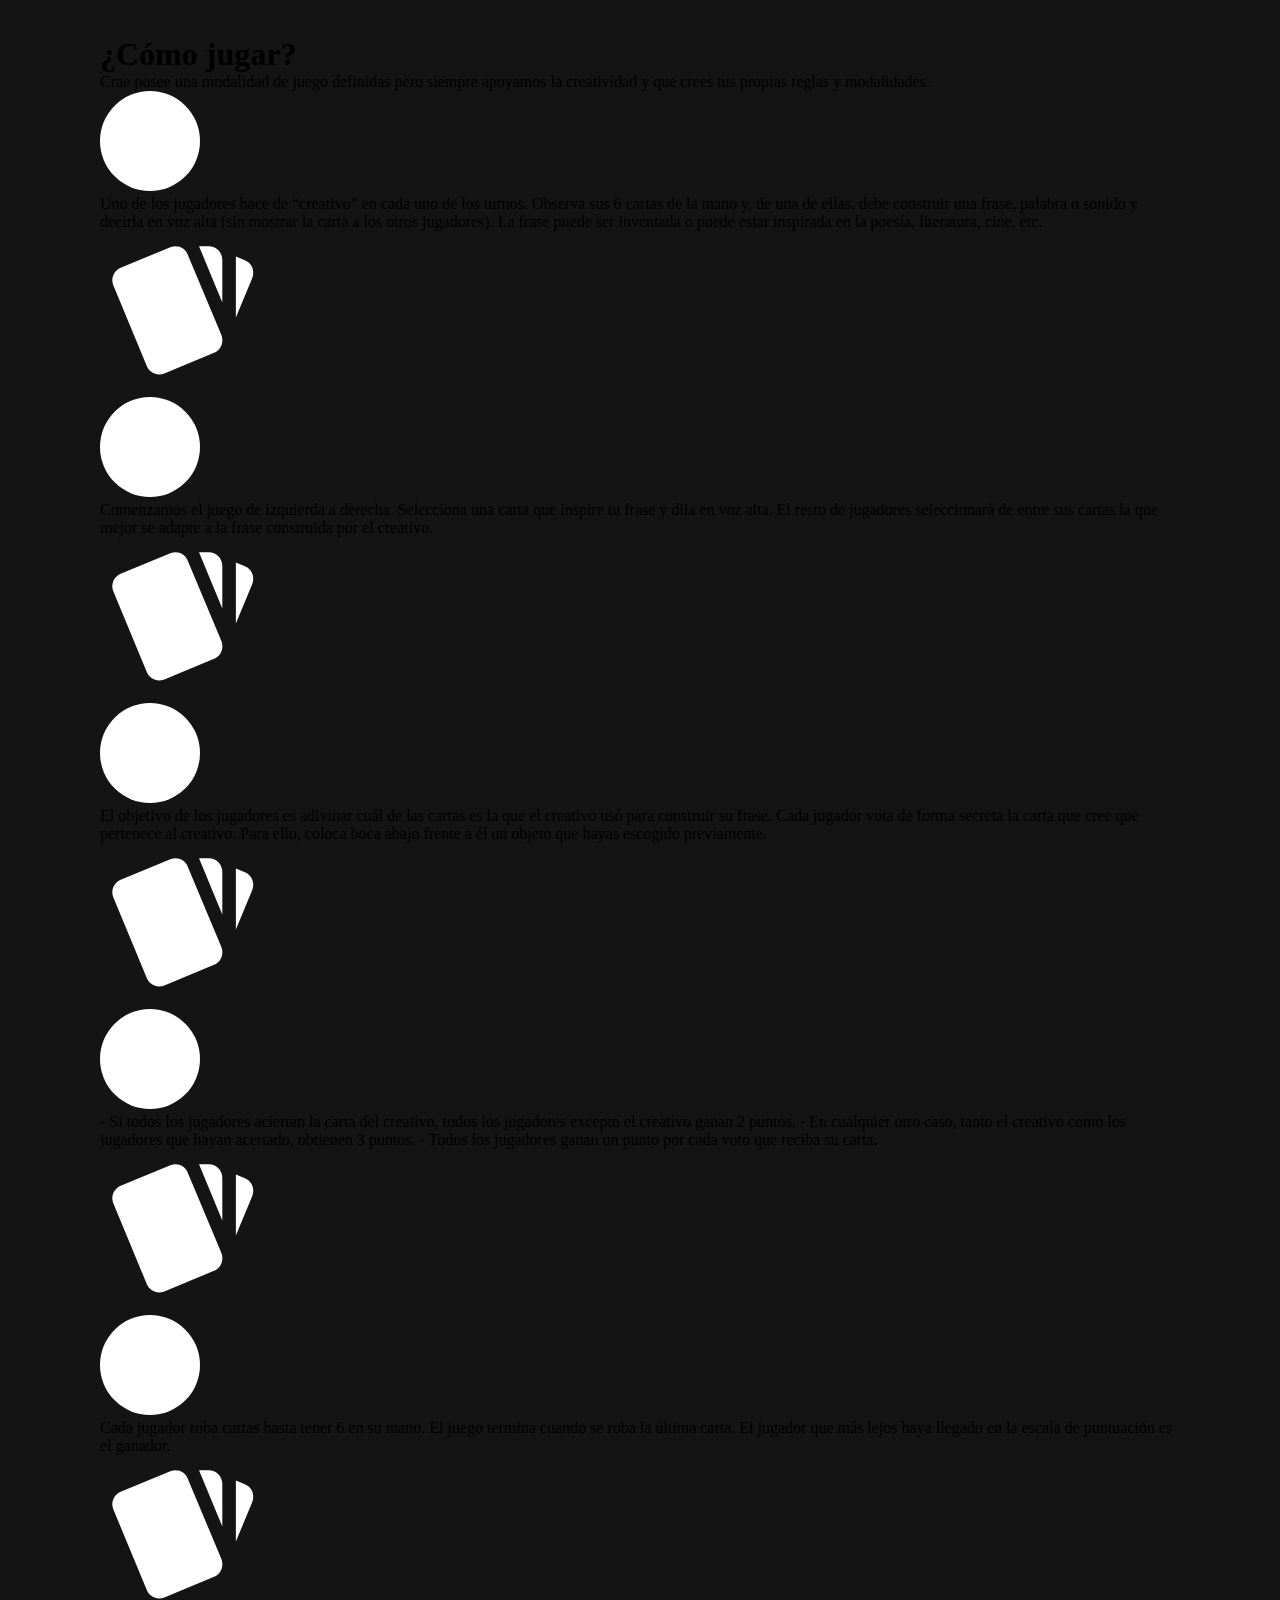
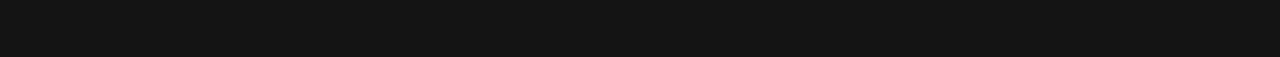
==== index.html @ 2bf301d2 "feat: :art: I add HTML section:Como jugar" ====
<!DOCTYPE html>
<html lang="en">
<head>
    <meta charset="UTF-8">
    <meta name="viewport" content="width=device-width, initial-scale=1.0">
    <title>Document</title>
    <link rel="stylesheet" href="css/style.css">
</head>
<body>
    <main>
        <section class="container_comojugar">
            <article class="container_title">
                <h1>¿Cómo jugar?</h1>
                <p>Crae posee una modalidad de juego definidas pero siempre apoyamos la creatividad y que crees tus propias reglas y modalidades.</p>
            </article>
            <article class="reglas">
                <div class="icon_reglas">
                    <img src="storade/img/icon_option1.svg">
                </div>
                <div class="text_reglas">
                    <p>Uno de los jugadores hace de “creativo” en cada uno de los turnos. Observa sus 6 cartas de la mano y, de una de ellas, debe construir una frase, palabra o sonido y decirla en voz alta (sin mostrar la carta a los otros jugadores). La frase puede ser inventada o puede estar inspirada en la poesía, literatura, cine, etc. 
                    </p>
                </div>
                <div class="img_reglas">
                    <img src="storade/img/card_option1.svg">
                </div>
            </article>
            <article class="reglas">
                <div class="icon_reglas">
                    <img src="storade/img/icon_option1.svg">
                </div>
                <div class="text_reglas">
                    <p>Comenzamos el juego de izquierda a derecha. Selecciona una carta que inspire tu frase y dila en voz alta. El resto de jugadores seleccionará de entre sus cartas la que mejor se adapte a la frase construida por el creativo.
                    </p>
                </div>
                <div class="img_reglas">
                    <img src="storade/img/card_option1.svg">
                </div>
            </article>
            <article class="reglas">
                <div class="icon_reglas">
                    <img src="storade/img/icon_option1.svg">
                </div>
                <div class="text_reglas">
                    <p>El objetivo de los jugadores es adivinar cuál de las cartas es la que el creativo usó para construir su frase. Cada jugador vota de forma secreta la carta que cree que pertenece al creativo. Para ello, coloca boca abajo frente a él un objeto que hayas escogido previamente. 
                    </p>
                </div>
                <div class="img_reglas">
                    <img src="storade/img/card_option1.svg">
                </div>
            </article>
            <article class="reglas">
                <div class="icon_reglas">
                    <img src="storade/img/icon_option1.svg">
                </div>
                <div class="text_reglas">
                    <p>- Si todos los jugadores aciertan la carta del creativo, todos los jugadores excepto el creativo ganan 2 puntos. 
                        - En cualquier otro caso, tanto el creativo como los jugadores que hayan acertado, obtienen 3 puntos. 
                        - Todos los jugadores ganan un punto por cada voto que reciba su carta. 
                    </p>
                </div>
                <div class="img_reglas">
                    <img src="storade/img/card_option1.svg">
                </div>
            </article>
            <article class="reglas">
                <div class="icon_reglas">
                    <img src="storade/img/icon_option1.svg">
                </div>
                <div class="text_reglas">
                    <p>Cada jugador roba cartas hasta tener 6 en su mano. El juego termina cuando se roba la última carta. El jugador que más lejos haya llegado en la escala de puntuación es el ganador.
                    </p>
                </div>
                <div class="img_reglas">
                    <img src="storade/img/card_option1.svg">
                </div>
            </article>
        </section>
    </main>
</body>
</html>
---- css/style.css ----
@import url(variables.css);
*{

    margin: 0;
    padding: 0;
    box-sizing: border-box;
}
body{
    background: var(--color-fond);
}

/* HEADER */
.containerheader {
    display: flex;
    width: 100%;
    height: 141px;
    padding-right: 27px;
    align-items: center;
    justify-content: space-between;
}
.container_aqua {
    position: relative;
    left: -58px;
    background: var(--color-1);
    color: var(--color-2);
    width: 298px;
    height: 96px;
    display: flex;
    flex-direction: row;
    gap: 11px;
    padding-top: 22px;
    padding-bottom: 28px;
    padding-left: 93px;
    padding-right: 48px;
    border-radius: 48px;
    p{
        font-family: "RobotoCondensed-Regular";
        font-size: 48px;
    }
}
.container_menu {
    width: 732px;
    height: 38px;
    margin-top: 50px;
    display: flex;
    flex-direction: row;
    justify-content: space-between;
    a{
        text-decoration: none;
        color: var(--color-1);
        p{
            font-family: "RobotoCondensed-Bold";
            font-size: 24px;
    
    
        }
    }

}
.container_mood {
    margin-top: 16px;
    height: 45px;
    gap: 28px;
    display: flex;
    flex-direction: row;

}

/* INICIO */
main{
    padding: 36px 100px;
    width: 100%;
}
.container_inicio {
    display: flex;
    width: 100%;
    justify-content: space-between;
}
.container_text {
    display: flex;
    width: 707px;
    flex-direction: column;
    gap: 13px;
    color: var(--color-1);
    img:nth-child(1){
        width: 707px;
        height: 391px;
    }
    p:nth-child(2){
        margin-top: 13px;
        font-family: "RobotoCondensed-Regular";
        font-size: 56.4px;
    }
    p:nth-child(3){
        font-family: "RobotoCondensed-Regular";
        font-size: 26px;
    }
}
.container_img {
    display: flex;
    flex-direction: column;
    align-items: center;

}
.container_redes {
    display: flex;
    flex-direction: column;
    align-items: center;
    justify-content: end;
    gap: 8px;

    a:nth-child(2){
        margin-top: -8px;
    }

}
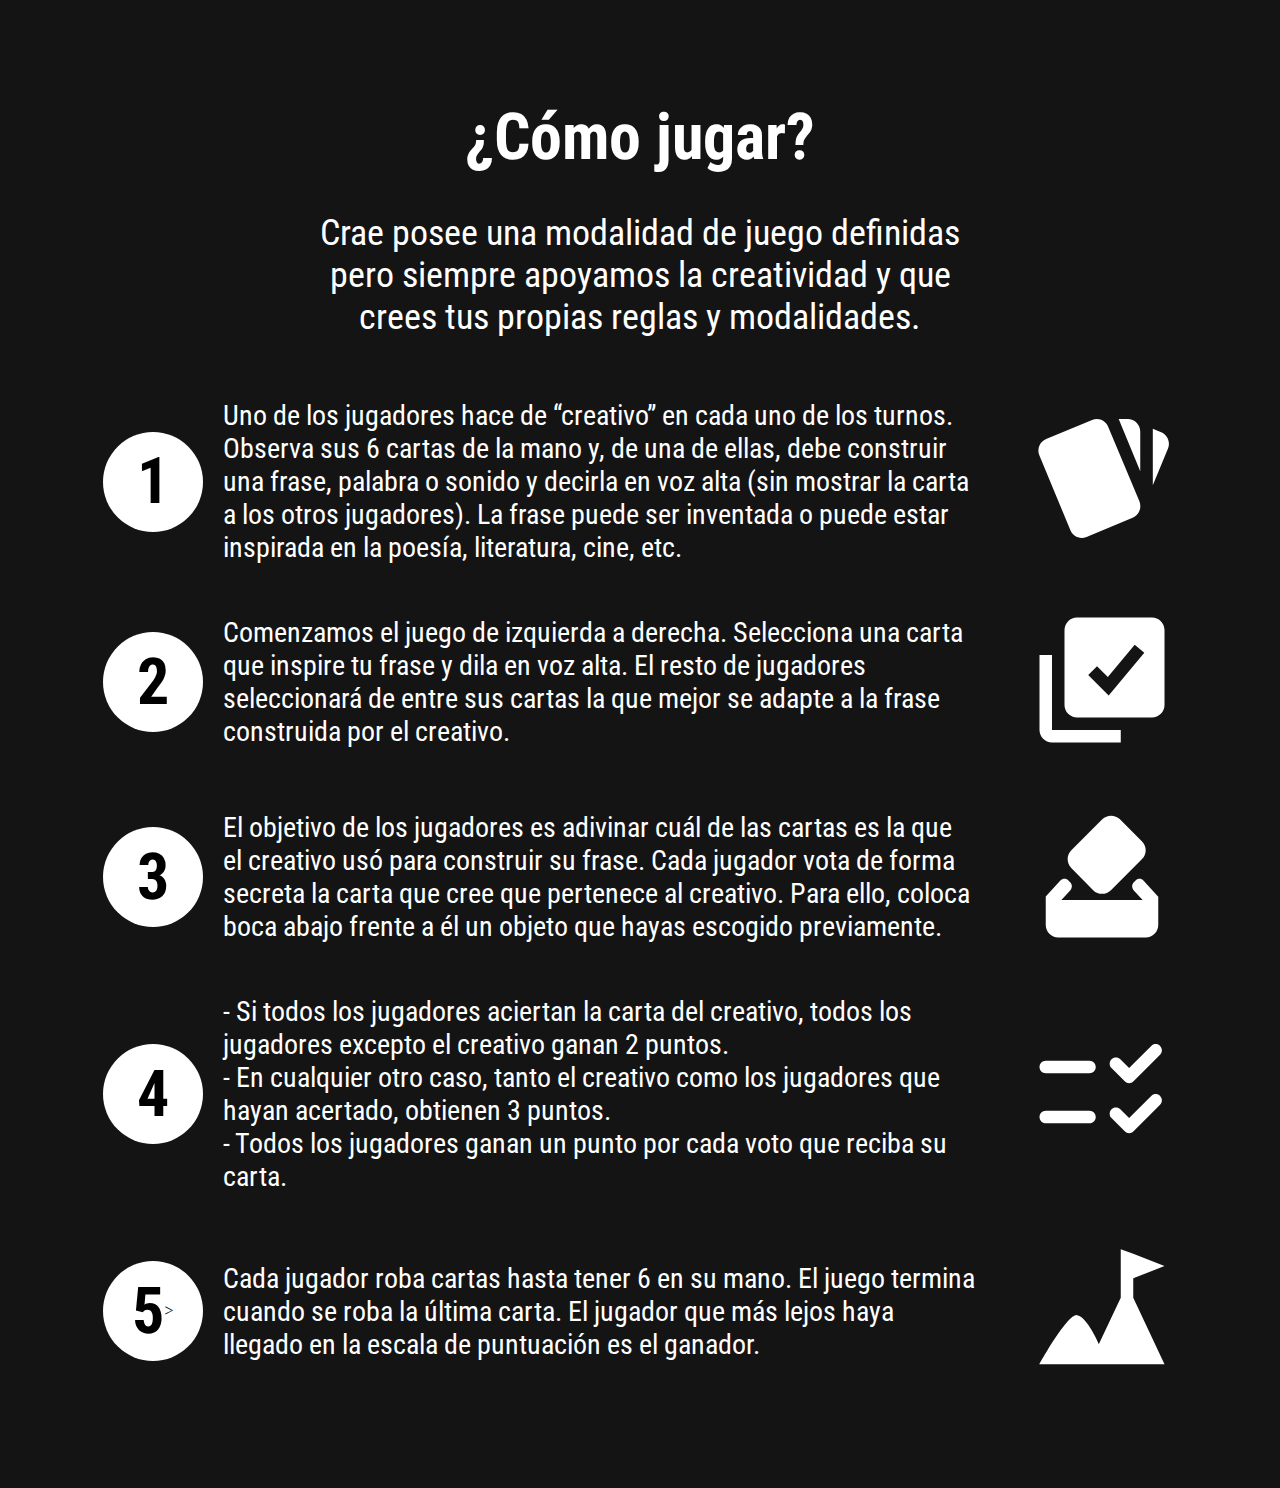
==== commit 549c7ed2: "feat: :art: Finish style section:Como jugar" ====
--- a/index.html
+++ b/index.html
@@ -15,7 +15,7 @@
             </article>
             <article class="reglas">
                 <div class="icon_reglas">
-                    <img src="storade/img/icon_option1.svg">
+                    <h1>1</h1>
                 </div>
                 <div class="text_reglas">
                     <p>Uno de los jugadores hace de “creativo” en cada uno de los turnos. Observa sus 6 cartas de la mano y, de una de ellas, debe construir una frase, palabra o sonido y decirla en voz alta (sin mostrar la carta a los otros jugadores). La frase puede ser inventada o puede estar inspirada en la poesía, literatura, cine, etc. 
@@ -27,52 +27,54 @@
             </article>
             <article class="reglas">
                 <div class="icon_reglas">
-                    <img src="storade/img/icon_option1.svg">
+                    <h1>2</h1>
                 </div>
                 <div class="text_reglas">
                     <p>Comenzamos el juego de izquierda a derecha. Selecciona una carta que inspire tu frase y dila en voz alta. El resto de jugadores seleccionará de entre sus cartas la que mejor se adapte a la frase construida por el creativo.
                     </p>
                 </div>
                 <div class="img_reglas">
-                    <img src="storade/img/card_option1.svg">
+                    <img src="storade/img/card_option2.svg">
                 </div>
             </article>
             <article class="reglas">
                 <div class="icon_reglas">
-                    <img src="storade/img/icon_option1.svg">
+                    <h1>3</h1>
                 </div>
                 <div class="text_reglas">
                     <p>El objetivo de los jugadores es adivinar cuál de las cartas es la que el creativo usó para construir su frase. Cada jugador vota de forma secreta la carta que cree que pertenece al creativo. Para ello, coloca boca abajo frente a él un objeto que hayas escogido previamente. 
                     </p>
                 </div>
                 <div class="img_reglas">
-                    <img src="storade/img/card_option1.svg">
+                    <img src="storade/img/card_option3.svg">
                 </div>
             </article>
             <article class="reglas">
                 <div class="icon_reglas">
-                    <img src="storade/img/icon_option1.svg">
+                    <h1>4</h1>
                 </div>
                 <div class="text_reglas">
-                    <p>- Si todos los jugadores aciertan la carta del creativo, todos los jugadores excepto el creativo ganan 2 puntos. 
+                    <p>- Si todos los jugadores aciertan la carta del creativo, todos los jugadores excepto el creativo ganan 2 puntos.
+                        <br> 
                         - En cualquier otro caso, tanto el creativo como los jugadores que hayan acertado, obtienen 3 puntos. 
+                        <br>
                         - Todos los jugadores ganan un punto por cada voto que reciba su carta. 
                     </p>
                 </div>
                 <div class="img_reglas">
-                    <img src="storade/img/card_option1.svg">
+                    <img src="storade/img/card_option4.svg">
                 </div>
             </article>
             <article class="reglas">
                 <div class="icon_reglas">
-                    <img src="storade/img/icon_option1.svg">
+                    <h1>5</h1>>
                 </div>
                 <div class="text_reglas">
                     <p>Cada jugador roba cartas hasta tener 6 en su mano. El juego termina cuando se roba la última carta. El jugador que más lejos haya llegado en la escala de puntuación es el ganador.
                     </p>
                 </div>
                 <div class="img_reglas">
-                    <img src="storade/img/card_option1.svg">
+                    <img src="storade/img/card_option5.svg">
                 </div>
             </article>
         </section>
--- a/css/style.css
+++ b/css/style.css
@@ -4,113 +4,74 @@
     margin: 0;
     padding: 0;
     box-sizing: border-box;
+
 }
 body{
     background: var(--color-fond);
 }
-
-/* HEADER */
-.containerheader {
+main{
+    padding: 100px;
+}
+.container_comojugar {
     display: flex;
-    width: 100%;
-    height: 141px;
-    padding-right: 27px;
+    flex-direction: column;
+    color: var(--color-1);
+    gap: 41px;
+}
+.container_title {
+    display: flex;
+    flex-direction: column;
+    justify-content: center;
     align-items: center;
-    justify-content: space-between;
+    text-align: center;
+    gap: 41px;
+    h1{
+        width: 363px;
+        height: 71px;
+        font-family: "RobotoCondensed-Bold";
+        font-size: 64px;
+    }
+    p{
+        width: 654px;
+        height: 146px;
+        font-family: "RobotoCondensed-Regular";
+        font-size: 36px;
+    }
 }
-.container_aqua {
-    position: relative;
-    left: -58px;
-    background: var(--color-1);
-    color: var(--color-2);
-    width: 298px;
-    height: 96px;
+.reglas {
     display: flex;
     flex-direction: row;
-    gap: 11px;
-    padding-top: 22px;
-    padding-bottom: 28px;
-    padding-left: 93px;
-    padding-right: 48px;
-    border-radius: 48px;
+    gap: 52px;
+    align-items: center;
+    justify-content: center;
+}
+.icon_reglas {
+    display: flex;
+    background: var(--color-1);
+    width: 100px;
+    height: 100px;
+    align-items: center;
+    justify-content: center;
+    color: var(--color-2);
+    border-radius: 50%;
+    h1{
+        font-family: "RobotoCondensed-Bold";
+        font-size: 64px;
+    }
+}
+.text_reglas{
+    display: flex;
+    width: 752px;
+    margin-left: -32px;
     p{
         font-family: "RobotoCondensed-Regular";
-        font-size: 48px;
+        font-size: 28px;
     }
 }
-.container_menu {
-    width: 732px;
-    height: 38px;
-    margin-top: 50px;
-    display: flex;
-    flex-direction: row;
-    justify-content: space-between;
-    a{
-        text-decoration: none;
-        color: var(--color-1);
-        p{
-            font-family: "RobotoCondensed-Bold";
-            font-size: 24px;
-    
-    
-        }
-    }
 
-}
-.container_mood {
-    margin-top: 16px;
-    height: 45px;
-    gap: 28px;
-    display: flex;
-    flex-direction: row;
-
-}
-
-/* INICIO */
-main{
-    padding: 36px 100px;
-    width: 100%;
-}
-.container_inicio {
-    display: flex;
-    width: 100%;
-    justify-content: space-between;
-}
-.container_text {
-    display: flex;
-    width: 707px;
-    flex-direction: column;
-    gap: 13px;
-    color: var(--color-1);
-    img:nth-child(1){
-        width: 707px;
-        height: 391px;
-    }
-    p:nth-child(2){
-        margin-top: 13px;
-        font-family: "RobotoCondensed-Regular";
-        font-size: 56.4px;
-    }
-    p:nth-child(3){
-        font-family: "RobotoCondensed-Regular";
-        font-size: 26px;
+.img_reglas {
+    img{
+        width: 150px;
+        height: 150px;
     }
 }
-.container_img {
-    display: flex;
-    flex-direction: column;
-    align-items: center;
-
-}
-.container_redes {
-    display: flex;
-    flex-direction: column;
-    align-items: center;
-    justify-content: end;
-    gap: 8px;
-
-    a:nth-child(2){
-        margin-top: -8px;
-    }
-
-}
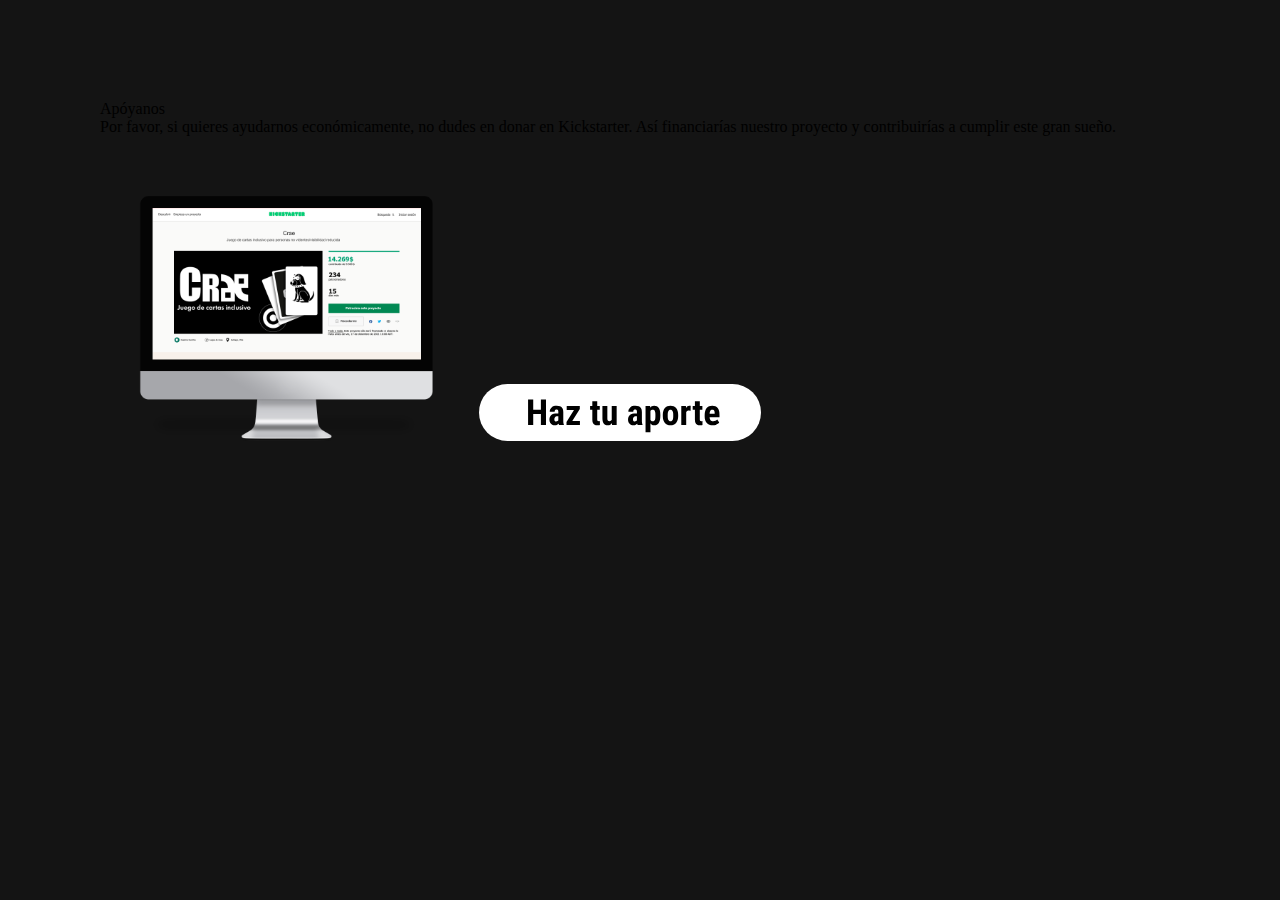
==== commit ed553c98: "feat: :art: I add HTML section:Apoyanos" ====
--- a/index.html
+++ b/index.html
@@ -8,74 +8,15 @@
 </head>
 <body>
     <main>
-        <section class="container_comojugar">
-            <article class="container_title">
-                <h1>¿Cómo jugar?</h1>
-                <p>Crae posee una modalidad de juego definidas pero siempre apoyamos la creatividad y que crees tus propias reglas y modalidades.</p>
+        <section class="container_apoyanos">
+            <article class="container_text">
+                <p>Apóyanos</p>
+                <p>Por favor, si quieres ayudarnos económicamente, no dudes en donar en Kickstarter.
+                    Así financiarías nuestro proyecto y contribuirías a cumplir este gran sueño.</p>
             </article>
-            <article class="reglas">
-                <div class="icon_reglas">
-                    <h1>1</h1>
-                </div>
-                <div class="text_reglas">
-                    <p>Uno de los jugadores hace de “creativo” en cada uno de los turnos. Observa sus 6 cartas de la mano y, de una de ellas, debe construir una frase, palabra o sonido y decirla en voz alta (sin mostrar la carta a los otros jugadores). La frase puede ser inventada o puede estar inspirada en la poesía, literatura, cine, etc. 
-                    </p>
-                </div>
-                <div class="img_reglas">
-                    <img src="storade/img/card_option1.svg">
-                </div>
-            </article>
-            <article class="reglas">
-                <div class="icon_reglas">
-                    <h1>2</h1>
-                </div>
-                <div class="text_reglas">
-                    <p>Comenzamos el juego de izquierda a derecha. Selecciona una carta que inspire tu frase y dila en voz alta. El resto de jugadores seleccionará de entre sus cartas la que mejor se adapte a la frase construida por el creativo.
-                    </p>
-                </div>
-                <div class="img_reglas">
-                    <img src="storade/img/card_option2.svg">
-                </div>
-            </article>
-            <article class="reglas">
-                <div class="icon_reglas">
-                    <h1>3</h1>
-                </div>
-                <div class="text_reglas">
-                    <p>El objetivo de los jugadores es adivinar cuál de las cartas es la que el creativo usó para construir su frase. Cada jugador vota de forma secreta la carta que cree que pertenece al creativo. Para ello, coloca boca abajo frente a él un objeto que hayas escogido previamente. 
-                    </p>
-                </div>
-                <div class="img_reglas">
-                    <img src="storade/img/card_option3.svg">
-                </div>
-            </article>
-            <article class="reglas">
-                <div class="icon_reglas">
-                    <h1>4</h1>
-                </div>
-                <div class="text_reglas">
-                    <p>- Si todos los jugadores aciertan la carta del creativo, todos los jugadores excepto el creativo ganan 2 puntos.
-                        <br> 
-                        - En cualquier otro caso, tanto el creativo como los jugadores que hayan acertado, obtienen 3 puntos. 
-                        <br>
-                        - Todos los jugadores ganan un punto por cada voto que reciba su carta. 
-                    </p>
-                </div>
-                <div class="img_reglas">
-                    <img src="storade/img/card_option4.svg">
-                </div>
-            </article>
-            <article class="reglas">
-                <div class="icon_reglas">
-                    <h1>5</h1>>
-                </div>
-                <div class="text_reglas">
-                    <p>Cada jugador roba cartas hasta tener 6 en su mano. El juego termina cuando se roba la última carta. El jugador que más lejos haya llegado en la escala de puntuación es el ganador.
-                    </p>
-                </div>
-                <div class="img_reglas">
-                    <img src="storade/img/card_option5.svg">
-                </div>
+            <article class="container_img">
+                <img src="storade/img/img_computer.svg">
+                <a href="#"><img src="storade/img/button_haztuaporte.svg"></a>
             </article>
         </section>
     </main>
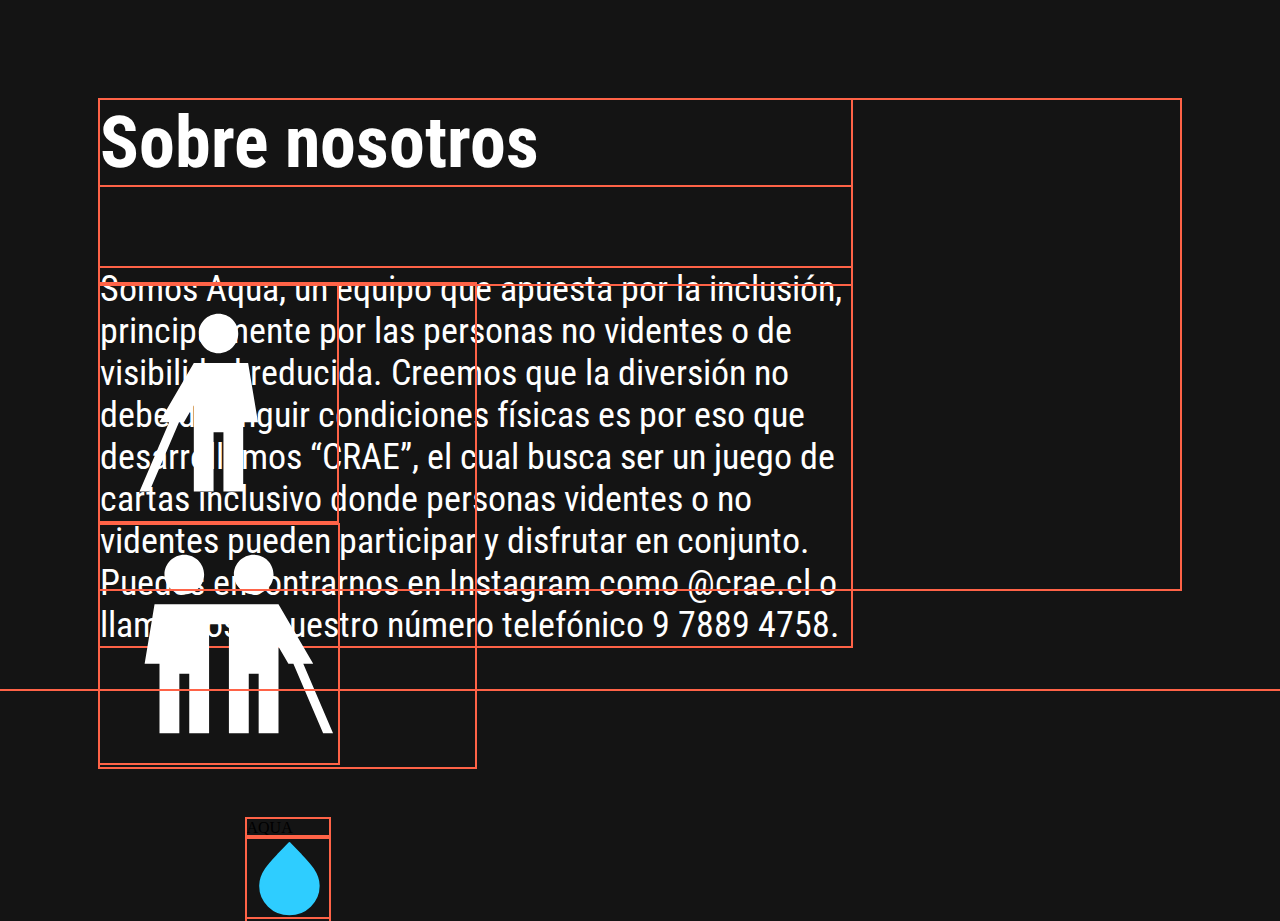
==== commit 511d8e93: "feat: :art: I add HTML section:Sobre nosotros" ====
--- a/index.html
+++ b/index.html
@@ -7,18 +7,39 @@
     <link rel="stylesheet" href="css/style.css">
 </head>
 <body>
+    <!DOCTYPE html>
+<html lang="en">
+<head>
+    <meta charset="UTF-8">
+    <meta name="viewport" content="width=device-width, initial-scale=1.0">
+    <title>Document</title>
+    <link rel="stylesheet" href="css/style.css">
+</head>
+<body>
     <main>
-        <section class="container_apoyanos">
+        <section class="container_sobrenosotros">
             <article class="container_text">
-                <p>Apóyanos</p>
-                <p>Por favor, si quieres ayudarnos económicamente, no dudes en donar en Kickstarter.
-                    Así financiarías nuestro proyecto y contribuirías a cumplir este gran sueño.</p>
+                <p>Sobre nosotros</p>
+                <p>Somos Aqua, un equipo que apuesta por la inclusión, principalmente por las personas no videntes o de visibilidad reducida.
+                    Creemos que la diversión no debe distinguir condiciones físicas es por eso que desarrollamos “CRAE”, el cual busca ser un juego de cartas inclusivo donde personas videntes o no videntes pueden participar y disfrutar en conjunto.
+                    
+                    Puedes encontrarnos en Instagram como @crae.cl o llamarnos a nuestro número telefónico 9 7889 4758.
+                    </p>
             </article>
             <article class="container_img">
-                <img src="storade/img/img_computer.svg">
-                <a href="#"><img src="storade/img/button_haztuaporte.svg"></a>
+                <div class="img_main">
+                    <img src="storade/img/img1.svg">
+                    <img src="storade/img/img2.svg">
+                </div>
+                <div class="text_img">
+                    <p>AQUA</p>
+                    <img src="storade/img/icon_water.svg">
+                </div>
             </article>
+
         </section>
     </main>
 </body>
+</html>
+</body>
 </html>--- a/css/style.css
+++ b/css/style.css
@@ -4,7 +4,7 @@
     margin: 0;
     padding: 0;
     box-sizing: border-box;
-
+    outline: 2px solid tomato;
 }
 body{
     background: var(--color-fond);
@@ -12,66 +12,32 @@
 main{
     padding: 100px;
 }
-.container_comojugar {
+.container_apoyanos {
+    display: flex;
+    gap: 37px;
+    width: 100%;
+}
+.container_text {
     display: flex;
     flex-direction: column;
+    width: 751px;
+    height: 184px;
+    gap: 83px;
     color: var(--color-1);
-    gap: 41px;
-}
-.container_title {
-    display: flex;
-    flex-direction: column;
-    justify-content: center;
-    align-items: center;
-    text-align: center;
-    gap: 41px;
-    h1{
-        width: 363px;
-        height: 71px;
+    p:nth-child(1){
         font-family: "RobotoCondensed-Bold";
-        font-size: 64px;
+        font-size: 72px;
     }
-    p{
-        width: 654px;
-        height: 146px;
+    p:nth-child(2){
         font-family: "RobotoCondensed-Regular";
         font-size: 36px;
     }
 }
-.reglas {
+.container_img {
     display: flex;
-    flex-direction: row;
+    flex-direction: column;
+    align-items: center;
+    width: 375px;
+    height: 305px;
     gap: 52px;
-    align-items: center;
-    justify-content: center;
 }
-.icon_reglas {
-    display: flex;
-    background: var(--color-1);
-    width: 100px;
-    height: 100px;
-    align-items: center;
-    justify-content: center;
-    color: var(--color-2);
-    border-radius: 50%;
-    h1{
-        font-family: "RobotoCondensed-Bold";
-        font-size: 64px;
-    }
-}
-.text_reglas{
-    display: flex;
-    width: 752px;
-    margin-left: -32px;
-    p{
-        font-family: "RobotoCondensed-Regular";
-        font-size: 28px;
-    }
-}
-
-.img_reglas {
-    img{
-        width: 150px;
-        height: 150px;
-    }
-}
--- a/css/style.css
+++ b/css/style.css
@@ -4,7 +4,7 @@
     margin: 0;
     padding: 0;
     box-sizing: border-box;
-
+    outline: 2px solid tomato;
 }
 body{
     background: var(--color-fond);
@@ -12,66 +12,32 @@
 main{
     padding: 100px;
 }
-.container_comojugar {
+.container_apoyanos {
+    display: flex;
+    gap: 37px;
+    width: 100%;
+}
+.container_text {
     display: flex;
     flex-direction: column;
+    width: 751px;
+    height: 184px;
+    gap: 83px;
     color: var(--color-1);
-    gap: 41px;
-}
-.container_title {
-    display: flex;
-    flex-direction: column;
-    justify-content: center;
-    align-items: center;
-    text-align: center;
-    gap: 41px;
-    h1{
-        width: 363px;
-        height: 71px;
+    p:nth-child(1){
         font-family: "RobotoCondensed-Bold";
-        font-size: 64px;
+        font-size: 72px;
     }
-    p{
-        width: 654px;
-        height: 146px;
+    p:nth-child(2){
         font-family: "RobotoCondensed-Regular";
         font-size: 36px;
     }
 }
-.reglas {
+.container_img {
     display: flex;
-    flex-direction: row;
+    flex-direction: column;
+    align-items: center;
+    width: 375px;
+    height: 305px;
     gap: 52px;
-    align-items: center;
-    justify-content: center;
 }
-.icon_reglas {
-    display: flex;
-    background: var(--color-1);
-    width: 100px;
-    height: 100px;
-    align-items: center;
-    justify-content: center;
-    color: var(--color-2);
-    border-radius: 50%;
-    h1{
-        font-family: "RobotoCondensed-Bold";
-        font-size: 64px;
-    }
-}
-.text_reglas{
-    display: flex;
-    width: 752px;
-    margin-left: -32px;
-    p{
-        font-family: "RobotoCondensed-Regular";
-        font-size: 28px;
-    }
-}
-
-.img_reglas {
-    img{
-        width: 150px;
-        height: 150px;
-    }
-}
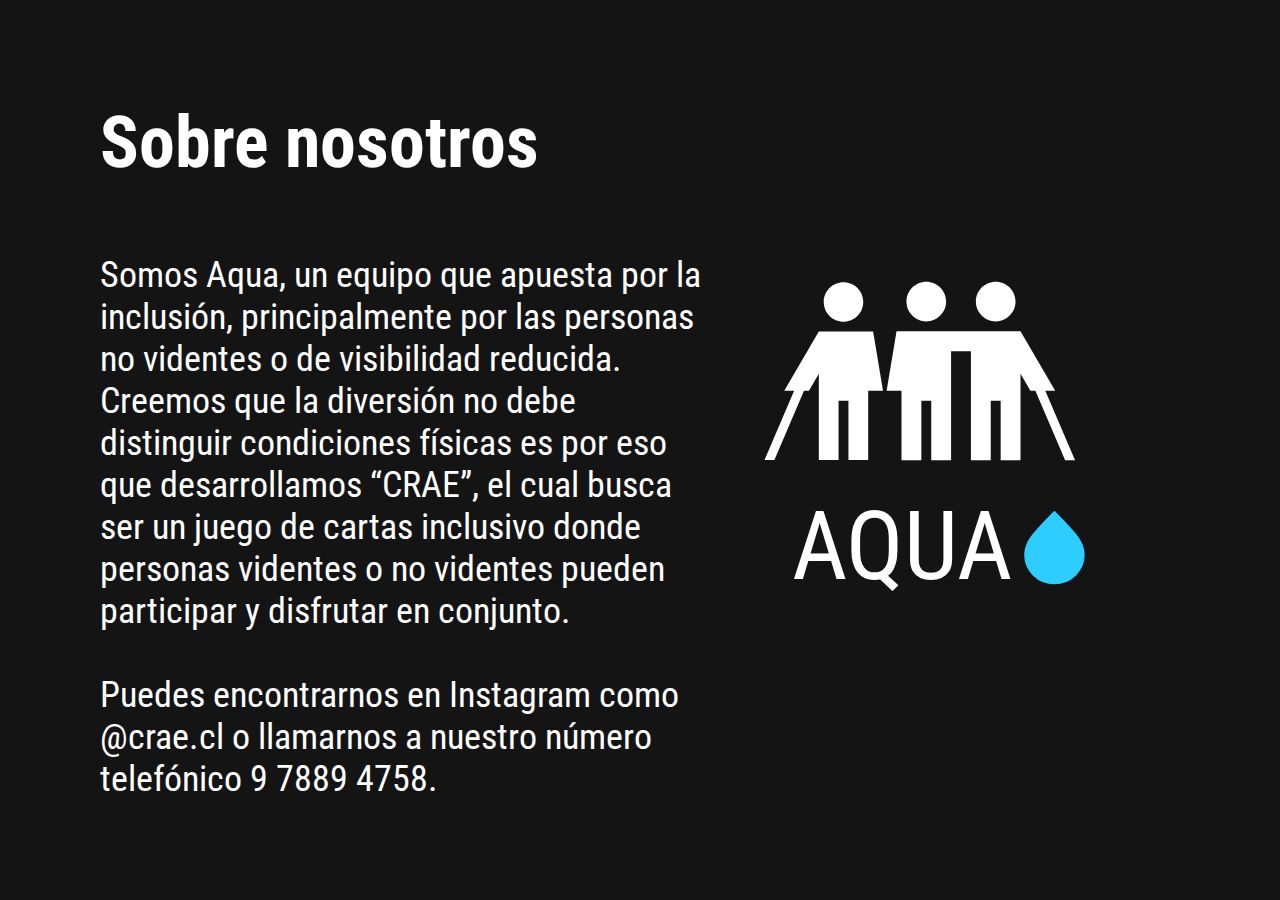
==== commit 83f95528: "feat: :art: Finish style section:Sobre nosotros" ====
--- a/index.html
+++ b/index.html
@@ -1,13 +1,4 @@
 <!DOCTYPE html>
-<html lang="en">
-<head>
-    <meta charset="UTF-8">
-    <meta name="viewport" content="width=device-width, initial-scale=1.0">
-    <title>Document</title>
-    <link rel="stylesheet" href="css/style.css">
-</head>
-<body>
-    <!DOCTYPE html>
 <html lang="en">
 <head>
     <meta charset="UTF-8">
@@ -22,7 +13,8 @@
                 <p>Sobre nosotros</p>
                 <p>Somos Aqua, un equipo que apuesta por la inclusión, principalmente por las personas no videntes o de visibilidad reducida.
                     Creemos que la diversión no debe distinguir condiciones físicas es por eso que desarrollamos “CRAE”, el cual busca ser un juego de cartas inclusivo donde personas videntes o no videntes pueden participar y disfrutar en conjunto.
-                    
+                    <br>
+                    <br>
                     Puedes encontrarnos en Instagram como @crae.cl o llamarnos a nuestro número telefónico 9 7889 4758.
                     </p>
             </article>
@@ -41,5 +33,3 @@
     </main>
 </body>
 </html>
-</body>
-</html>--- a/css/style.css
+++ b/css/style.css
@@ -4,7 +4,6 @@
     margin: 0;
     padding: 0;
     box-sizing: border-box;
-    outline: 2px solid tomato;
 }
 body{
     background: var(--color-fond);
@@ -12,17 +11,16 @@
 main{
     padding: 100px;
 }
-.container_apoyanos {
+.container_sobrenosotros {
     display: flex;
-    gap: 37px;
-    width: 100%;
+    justify-content: space-between;
 }
 .container_text {
     display: flex;
     flex-direction: column;
-    width: 751px;
-    height: 184px;
-    gap: 83px;
+    width: 713px;
+    height: 452px;
+    gap: 69px;
     color: var(--color-1);
     p:nth-child(1){
         font-family: "RobotoCondensed-Bold";
@@ -37,7 +35,27 @@
     display: flex;
     flex-direction: column;
     align-items: center;
-    width: 375px;
-    height: 305px;
-    gap: 52px;
+    margin-top: 152px;
+    p{
+        font-family: "RobotoCondensed-Regular";
+        font-size: 96px;
+        color: var(--color-1);
+    }
 }
+.img_main {
+    display: flex;
+    img:nth-child(1){
+        position: relative;
+        right: -20px;
+    }
+    img:nth-child(2){
+        position: relative;
+        left: -100px;
+    }
+
+
+}
+.text_img {
+    display: flex;
+    flex-direction: row;
+}
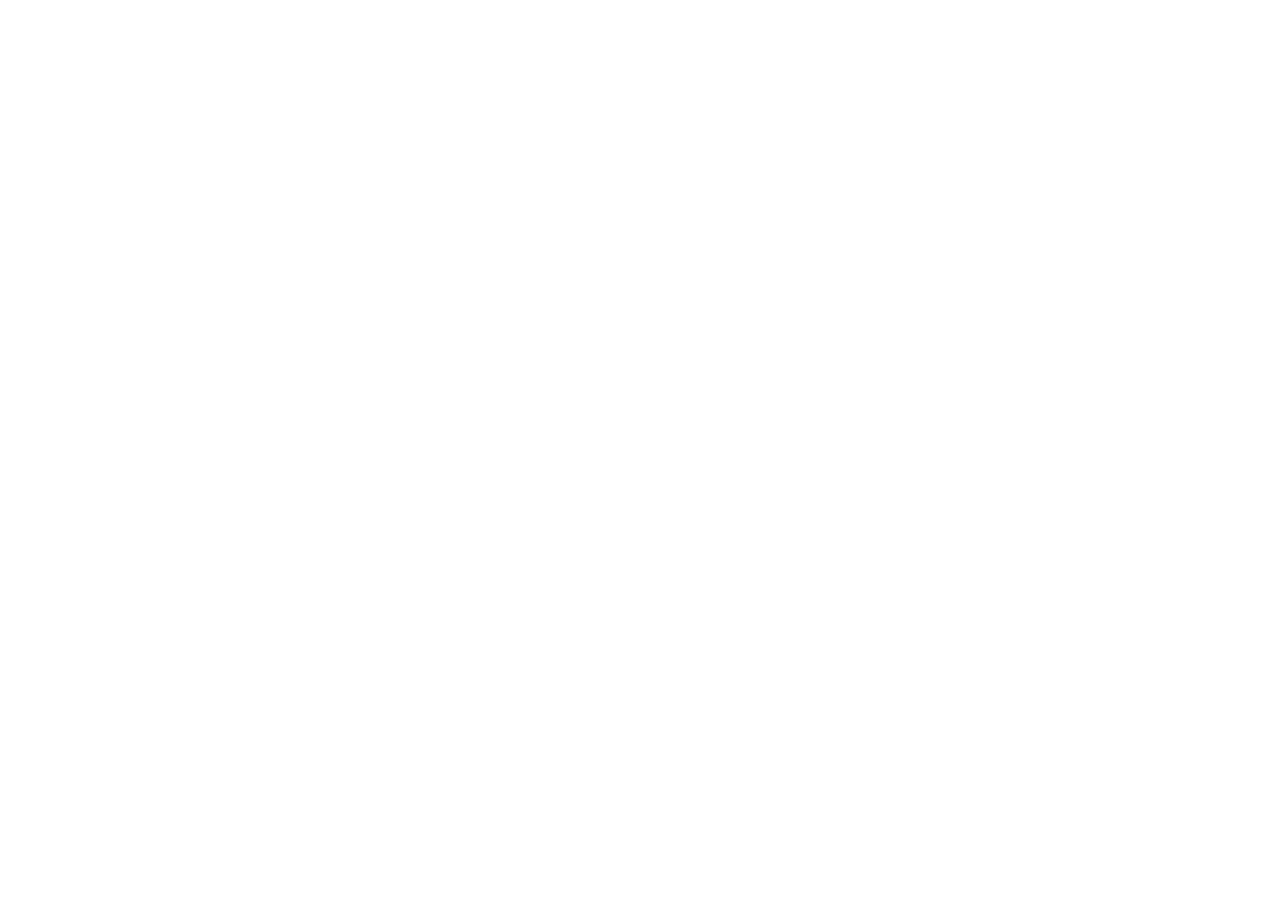
==== commit a9974f88: "feat: :recycle: Refactor files" ====
--- a/index.html
+++ b/index.html
@@ -4,32 +4,8 @@
     <meta charset="UTF-8">
     <meta name="viewport" content="width=device-width, initial-scale=1.0">
     <title>Document</title>
-    <link rel="stylesheet" href="css/style.css">
 </head>
 <body>
-    <main>
-        <section class="container_sobrenosotros">
-            <article class="container_text">
-                <p>Sobre nosotros</p>
-                <p>Somos Aqua, un equipo que apuesta por la inclusión, principalmente por las personas no videntes o de visibilidad reducida.
-                    Creemos que la diversión no debe distinguir condiciones físicas es por eso que desarrollamos “CRAE”, el cual busca ser un juego de cartas inclusivo donde personas videntes o no videntes pueden participar y disfrutar en conjunto.
-                    <br>
-                    <br>
-                    Puedes encontrarnos en Instagram como @crae.cl o llamarnos a nuestro número telefónico 9 7889 4758.
-                    </p>
-            </article>
-            <article class="container_img">
-                <div class="img_main">
-                    <img src="storade/img/img1.svg">
-                    <img src="storade/img/img2.svg">
-                </div>
-                <div class="text_img">
-                    <p>AQUA</p>
-                    <img src="storade/img/icon_water.svg">
-                </div>
-            </article>
-
-        </section>
-    </main>
+    
 </body>
-</html>
+</html>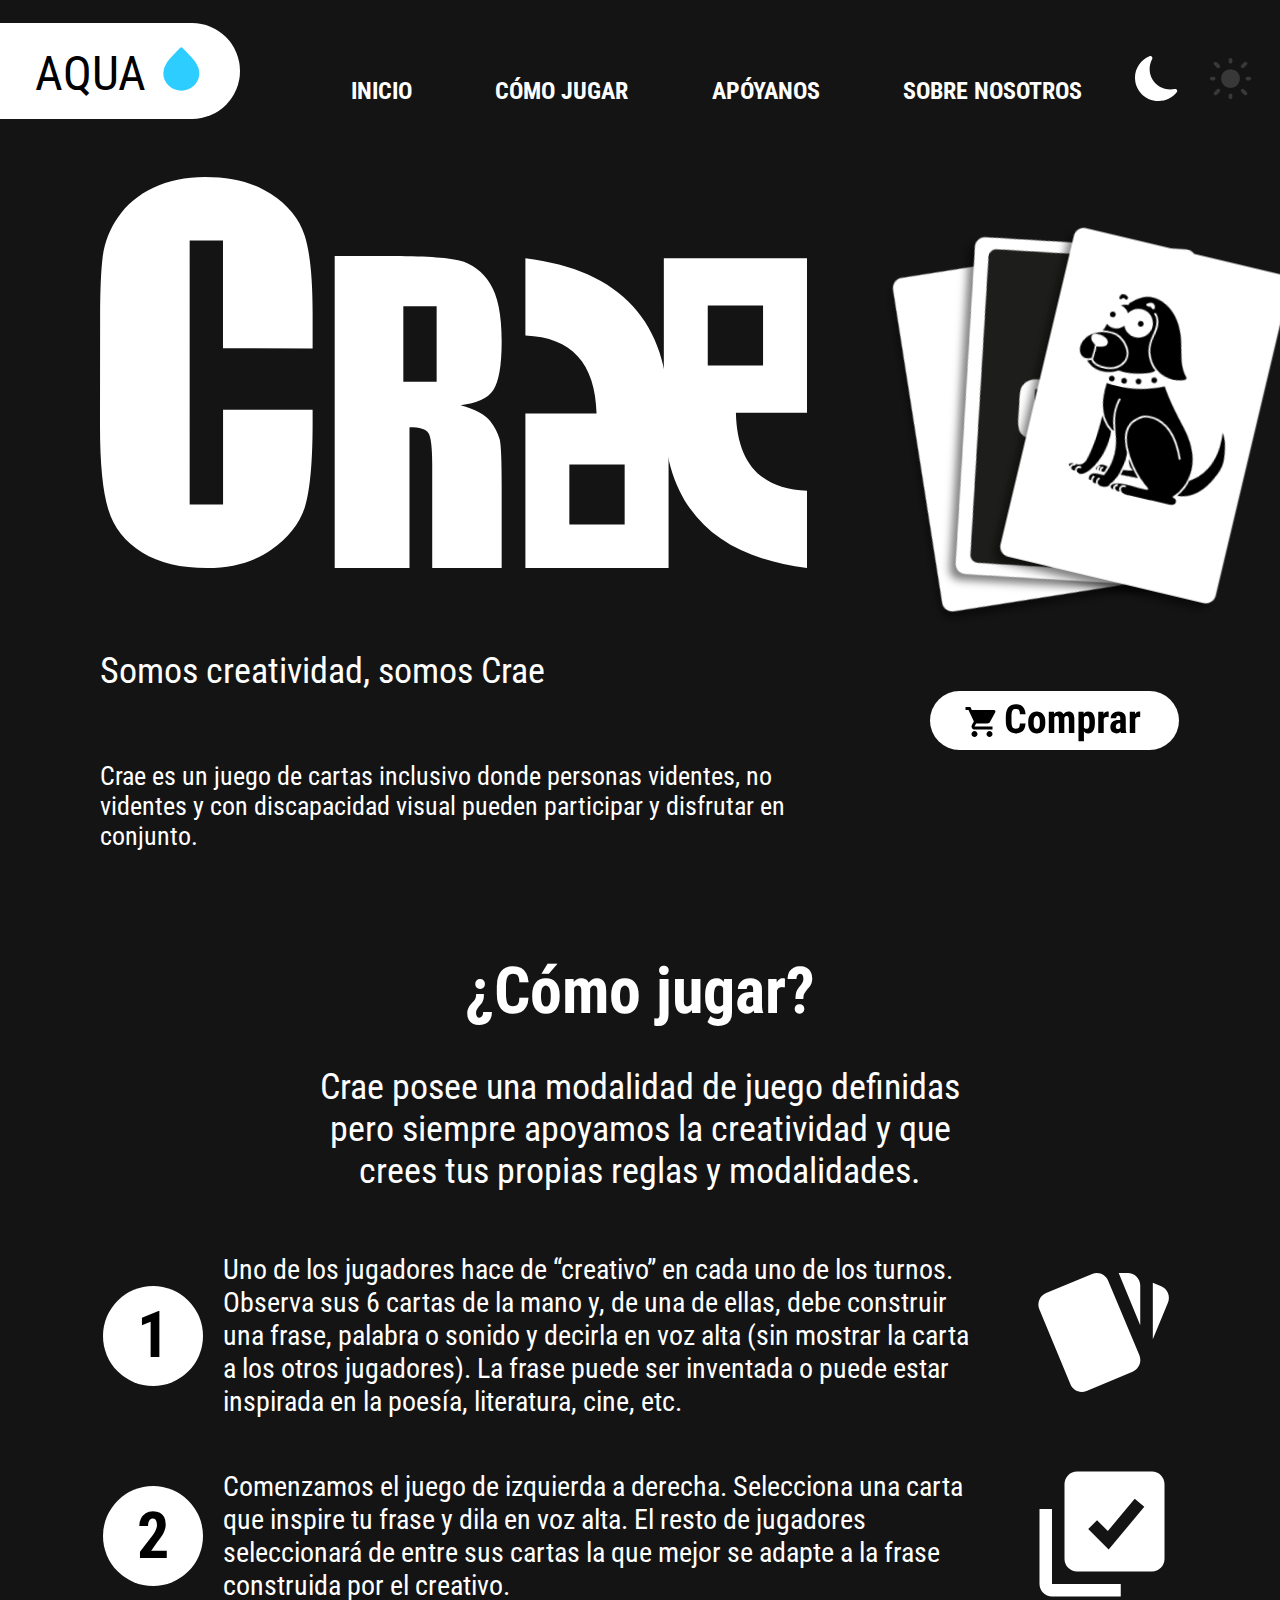
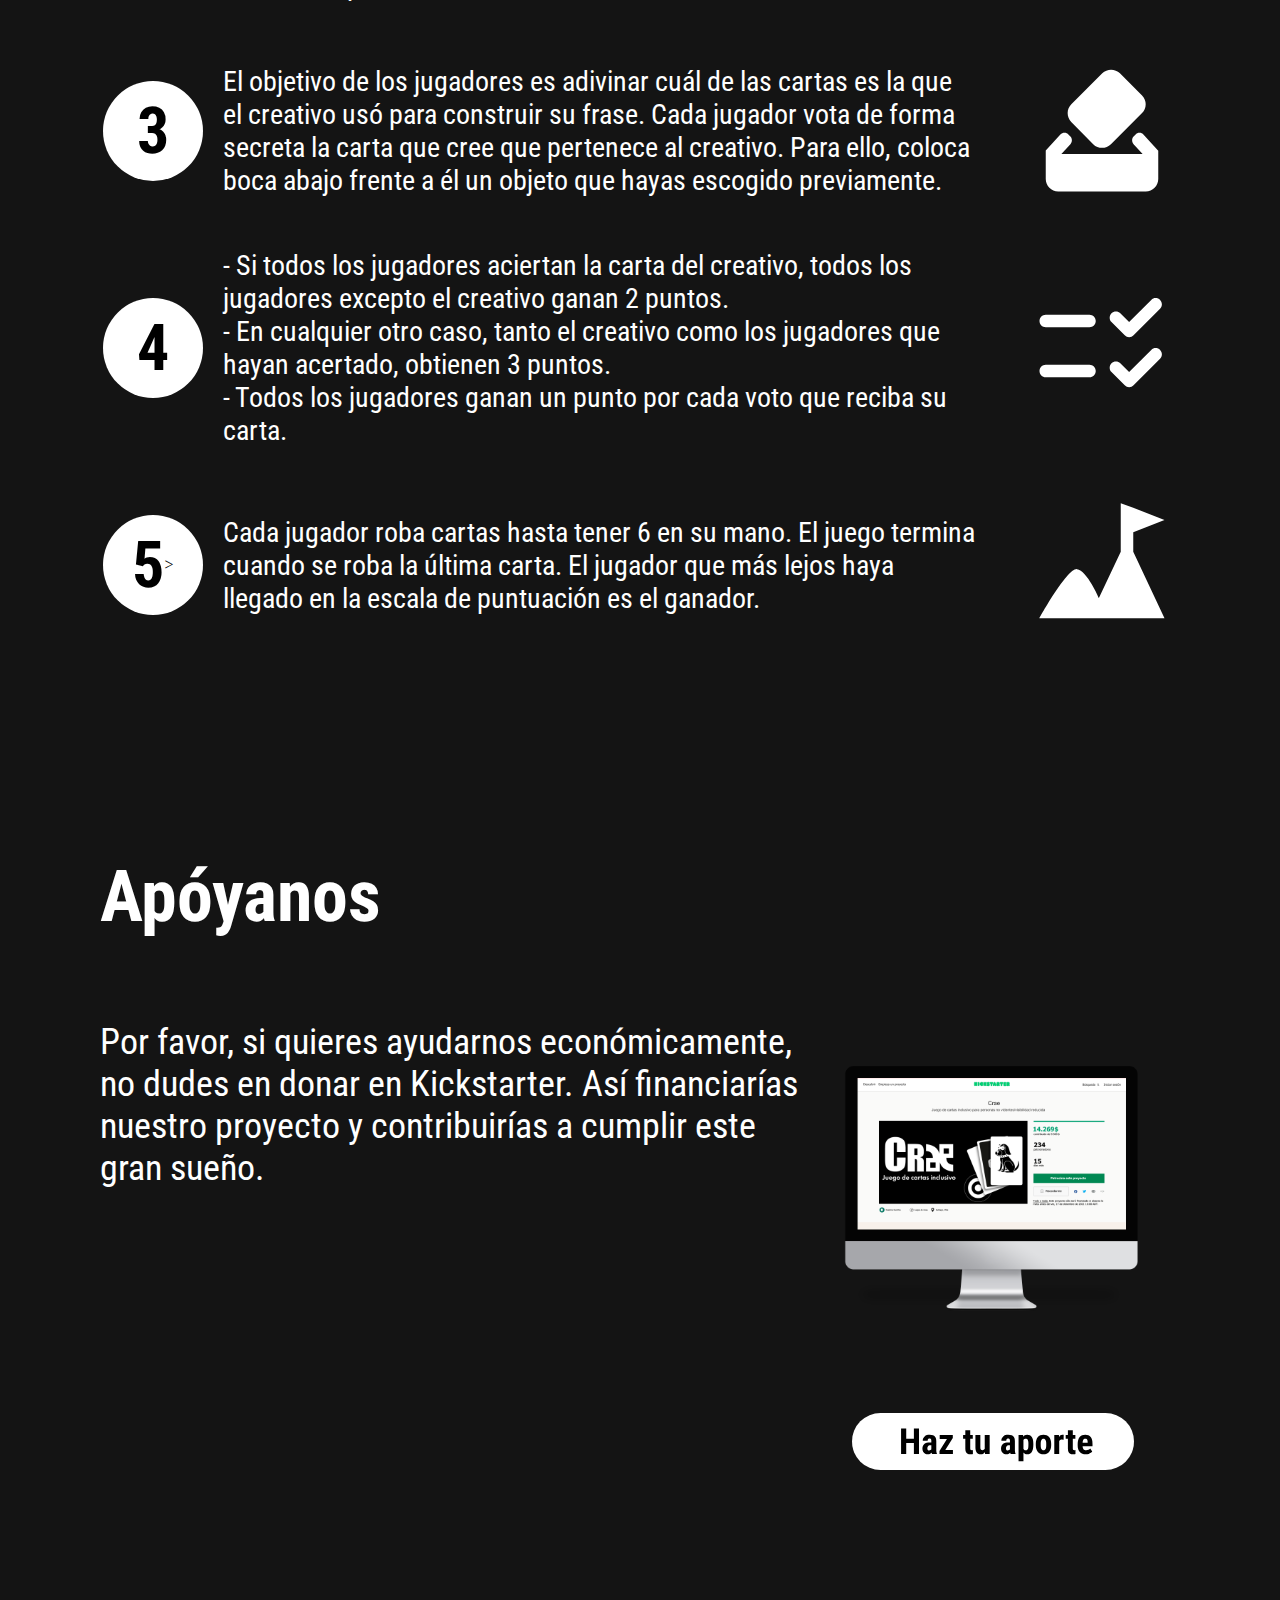
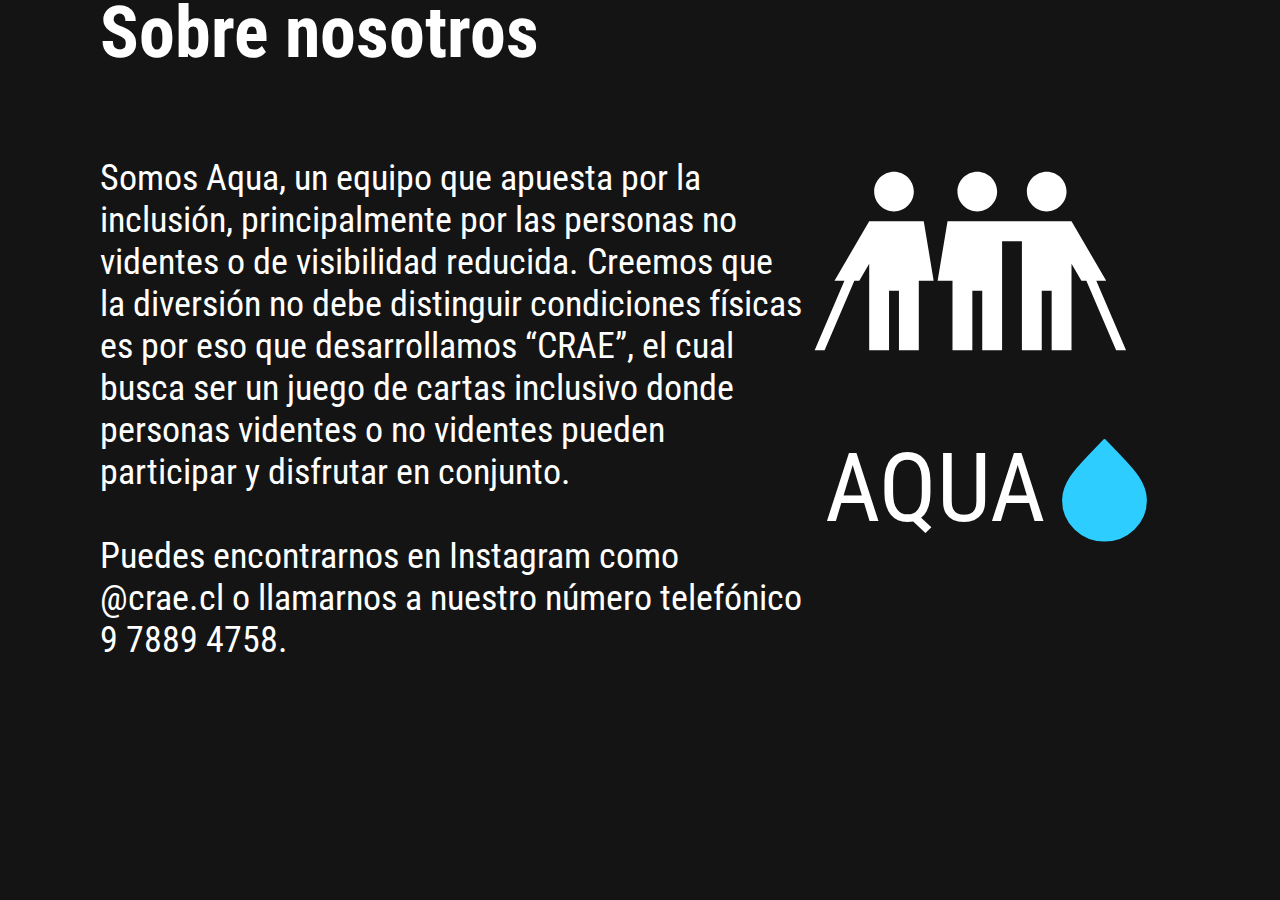
==== commit eab7bb3f: "feat: :recycle: Refactor index.html to join all sections" ====
--- a/index.html
+++ b/index.html
@@ -1,11 +1,158 @@
 <!DOCTYPE html>
-<html lang="en">
+<html lang="es">
 <head>
     <meta charset="UTF-8">
     <meta name="viewport" content="width=device-width, initial-scale=1.0">
-    <title>Document</title>
+    <title>Examen</title>
+    <link rel="stylesheet" href="css/style.css">
 </head>
 <body>
+    <header>
+        <section class="header-container">
+            <article class="logo-container">
+                <p>AQUA</p>
+                <img src="section_inicio/storade/img/icon_water.svg" alt="Logo Agua">
+            </article>
+            <nav class="container_menu">
+                <a href="#inicio">INICIO</a>
+                <a href="#como-jugar">CÓMO JUGAR</a>
+                <a href="#apoyanos">APÓYANOS</a>
+                <a href="#sobre-nosotros">SOBRE NOSOTROS</a>
+            </nav>
+            <article class="container_mood ">
+                <img src="section_inicio/storade/img/icon_moon.svg" alt="Modo oscuro">
+                <img src="section_inicio/storade/img/icon_sol.svg" alt="Modo claro">
+            </article>
+        </section>
+    </header>
     
+    <main>
+        <!-- Sección Inicio -->
+        <section class="container_inicio ">
+            <article class="container_text ">
+                <img src="section_inicio/storade/img/text_main.svg" alt="Texto principal">
+                <p>Somos creatividad, somos Crae</p>
+                <p>Crae es un juego de cartas inclusivo donde personas videntes, no videntes y con discapacidad visual pueden participar y disfrutar en conjunto.</p>
+            </article>
+            <article class="container_img_inicio">
+                <img src="section_inicio/storade/img/img_dogs.svg" alt="Imagen del juego">
+                <a href="#"><img src="section_inicio/storade/img/button_shop.svg" alt="Botón comprar"></a>
+            </article>
+            <article class="container_redes">
+                <a href="#"><img src="section_inicio/storade/img/icon_Insta.svg" alt="Instagram"></a>
+                <a href="#"><img src="section_inicio/storade/img/icon_face.svg" alt="Facebook"></a>
+                <a href="#"><img src="section_inicio/storade/img/icon_kick.svg" alt="Kickstarter"></a>
+            </article>
+        </section>
+        
+        <!-- Sección Cómo Jugar -->
+        <section class="container_comojugar">
+            <article class="container_title">
+                <h1>¿Cómo jugar?</h1>
+                <p>Crae posee una modalidad de juego definidas pero siempre apoyamos la creatividad y que crees tus propias reglas y modalidades.</p>
+            </article>
+            <article class="reglas">
+                <div class="icon_reglas">
+                    <h1>1</h1>
+                </div>
+                <div class="text_reglas">
+                    <p>Uno de los jugadores hace de “creativo” en cada uno de los turnos. Observa sus 6 cartas de la mano y, de una de ellas, debe construir una frase, palabra o sonido y decirla en voz alta (sin mostrar la carta a los otros jugadores). La frase puede ser inventada o puede estar inspirada en la poesía, literatura, cine, etc. 
+                    </p>
+                </div>
+                <div class="img_reglas">
+                    <img src="section_como_jugar/storade/img/card_option1.svg">
+                </div>
+            </article>
+            <article class="reglas">
+                <div class="icon_reglas">
+                    <h1>2</h1>
+                </div>
+                <div class="text_reglas">
+                    <p>Comenzamos el juego de izquierda a derecha. Selecciona una carta que inspire tu frase y dila en voz alta. El resto de jugadores seleccionará de entre sus cartas la que mejor se adapte a la frase construida por el creativo.
+                    </p>
+                </div>
+                <div class="img_reglas">
+                    <img src="section_como_jugar/storade/img/card_option2.svg">
+                </div>
+            </article>
+            <article class="reglas">
+                <div class="icon_reglas">
+                    <h1>3</h1>
+                </div>
+                <div class="text_reglas">
+                    <p>El objetivo de los jugadores es adivinar cuál de las cartas es la que el creativo usó para construir su frase. Cada jugador vota de forma secreta la carta que cree que pertenece al creativo. Para ello, coloca boca abajo frente a él un objeto que hayas escogido previamente. 
+                    </p>
+                </div>
+                <div class="img_reglas">
+                    <img src="section_como_jugar/storade/img/card_option3.svg">
+                </div>
+            </article>
+            <article class="reglas">
+                <div class="icon_reglas">
+                    <h1>4</h1>
+                </div>
+                <div class="text_reglas">
+                    <p>- Si todos los jugadores aciertan la carta del creativo, todos los jugadores excepto el creativo ganan 2 puntos.
+                        <br> 
+                        - En cualquier otro caso, tanto el creativo como los jugadores que hayan acertado, obtienen 3 puntos. 
+                        <br>
+                        - Todos los jugadores ganan un punto por cada voto que reciba su carta. 
+                    </p>
+                </div>
+                <div class="img_reglas">
+                    <img src="section_como_jugar/storade/img/card_option4.svg">
+                </div>
+            </article>
+            <article class="reglas">
+                <div class="icon_reglas">
+                    <h1>5</h1>>
+                </div>
+                <div class="text_reglas">
+                    <p>Cada jugador roba cartas hasta tener 6 en su mano. El juego termina cuando se roba la última carta. El jugador que más lejos haya llegado en la escala de puntuación es el ganador.
+                    </p>
+                </div>
+                <div class="img_reglas">
+                    <img src="section_como_jugar/storade/img/card_option5.svg">
+                </div>
+            </article>
+        </section>
+        
+        <!-- Sección Apóyanos -->
+        <section class="container_apoyanos">
+            <article class="container_text">
+                <p>Apóyanos</p>
+                <p>Por favor, si quieres ayudarnos económicamente, no dudes en donar en Kickstarter.
+                    Así financiarías nuestro proyecto y contribuirías a cumplir este gran sueño.</p>
+            </article>
+            <article class="container_img">
+                <img src="section_apoyanos/storade/img/img_computer.svg">
+                <a href="#"><img src="section_apoyanos/storade/img/button_haztuaporte.svg"></a>
+            </article>
+        </section>
+        
+        <!-- Sección Sobre Nosotros -->
+        <section class="container_sobrenosotros">
+            <article class="container_text">
+                <p>Sobre nosotros</p>
+                <p>Somos Aqua, un equipo que apuesta por la inclusión, principalmente por las personas no videntes o de visibilidad reducida.
+                    Creemos que la diversión no debe distinguir condiciones físicas es por eso que desarrollamos “CRAE”, el cual busca ser un juego de cartas inclusivo donde personas videntes o no videntes pueden participar y disfrutar en conjunto.
+                    <br>
+                    <br>
+                    Puedes encontrarnos en Instagram como @crae.cl o llamarnos a nuestro número telefónico 9 7889 4758.
+                    </p>
+            </article>
+            <article class="container_img">
+                <div class="img_main">
+                    <img src="section_sobre_nosotros/storade/img/img1.svg">
+                    <img src="section_sobre_nosotros/storade/img/img2.svg">
+                </div>
+                <div class="text_img">
+                    <p>AQUA</p>
+                    <img src="section_sobre_nosotros/storade/img/icon_water.svg">
+                </div>
+            </article>
+
+        </section>
+    </main>
 </body>
-</html>+</html>
--- a/css/style.css
+++ b/css/style.css
@@ -0,0 +1,273 @@
+@import url(variables.css);
+*{
+
+    margin: 0;
+    padding: 0;
+    box-sizing: border-box;
+}
+body{
+    background: var(--color-fond);
+    width: 100%;
+    height: 4100px;
+}
+
+/* HEADER */
+.header-container{
+    display: flex;
+    width: 100%;
+    height: 141px;
+    padding-right: 27px;
+    align-items: center;
+    justify-content: space-between;
+}
+.logo-container {
+    position: relative;
+    left: -58px;
+    background: var(--color-1);
+    color: var(--color-2);
+    width: 298px;
+    height: 96px;
+    display: flex;
+    flex-direction: row;
+    gap: 11px;
+    padding-top: 22px;
+    padding-bottom: 28px;
+    padding-left: 93px;
+    padding-right: 48px;
+    border-radius: 48px;
+    p{
+        font-family: "RobotoCondensed-Regular";
+        font-size: 48px;
+    }
+}
+.container_menu {
+    width: 732px;
+    height: 38px;
+    margin-top: 50px;
+    display: flex;
+    flex-direction: row;
+    justify-content: space-between;
+    a{
+        text-decoration: none;
+        color: var(--color-1);
+        font-family: "RobotoCondensed-Bold";
+            font-size: 24px;
+    
+    }
+
+}
+.container_mood {
+    margin-top: 16px;
+    height: 45px;
+    gap: 28px;
+    display: flex;
+    flex-direction: row;
+
+}
+
+/* SECTION INICIO */
+main{
+    padding: 36px 100px;
+    width: 100%;
+}
+.container_inicio {
+    display: flex;
+    width: 100%;
+    justify-content: space-between;
+}
+.container_text {
+    display: flex;
+    width: 707px;
+    flex-direction: column;
+    gap: 13px;
+    color: var(--color-1);
+    img:nth-child(1){
+        width: 707px;
+        height: 391px;
+    }
+    p:nth-child(2){
+        margin-top: 13px;
+        font-family: "RobotoCondensed-Bold";
+        font-size: 56.4px;
+    }
+    p:nth-child(3){
+        font-family: "RobotoCondensed-Regular";
+        font-size: 26px;
+    }
+}
+.container_img_inicio {
+    display: flex;
+    flex-direction: column;
+    align-items: center;
+
+}
+.container_redes {
+    display: flex;
+    flex-direction: column;
+    align-items: center;
+    justify-content: end;
+    gap: 8px;
+
+    a:nth-child(2){
+        margin-top: -8px;
+    }
+
+}
+
+/* SECTION COMO JUGAR */
+
+.container_comojugar {
+    display: flex;
+    flex-direction: column;
+    color: var(--color-1);
+    gap: 41px;
+    margin-top: 200px;
+}
+.container_title {
+    display: flex;
+    flex-direction: column;
+    justify-content: center;
+    align-items: center;
+    text-align: center;
+    gap: 41px;
+    h1{
+        width: 363px;
+        height: 71px;
+        font-family: "RobotoCondensed-Bold";
+        font-size: 64px;
+    }
+    p{
+        width: 654px;
+        height: 146px;
+        font-family: "RobotoCondensed-Regular";
+        font-size: 36px;
+    }
+}
+.reglas {
+    display: flex;
+    flex-direction: row;
+    gap: 52px;
+    align-items: center;
+    justify-content: center;
+}
+.icon_reglas {
+    display: flex;
+    background: var(--color-1);
+    width: 100px;
+    height: 100px;
+    align-items: center;
+    justify-content: center;
+    color: var(--color-2);
+    border-radius: 50%;
+    h1{
+        font-family: "RobotoCondensed-Bold";
+        font-size: 64px;
+    }
+}
+.text_reglas{
+    display: flex;
+    width: 752px;
+    margin-left: -32px;
+    p{
+        font-family: "RobotoCondensed-Regular";
+        font-size: 28px;
+    }
+}
+
+.img_reglas {
+    img{
+        width: 150px;
+        height: 150px;
+    }
+}
+
+/* SECTION APOYANOS */
+
+.container_apoyanos {
+    display: flex;
+    justify-content: space-between;
+    width: 100%;
+    margin-top: 212px;
+}
+.container_text {
+    display: flex;
+    flex-direction: column;
+    width: 751px;
+    height: 184px;
+    gap: 83px;
+    color: var(--color-1);
+    p:nth-child(1){
+        font-family: "RobotoCondensed-Bold";
+        font-size: 72px;
+    }
+    p:nth-child(2){
+        font-family: "RobotoCondensed-Regular";
+        font-size: 36px;
+    }
+}
+.container_img {
+    display: flex;
+    flex-direction: column;
+    align-items: center;
+    width: 375px;
+    height: 305px;
+    gap: 52px;
+
+    a{
+        margin-top: 50px;
+    }
+}
+
+/* SECTION SOBRE NOSOTROS */
+
+.container_sobrenosotros {
+    display: flex;
+    justify-content: space-between;
+    margin-top: 279px;
+}
+.container_text {
+    display: flex;
+    flex-direction: column;
+    width: 713px;
+    height: 452px;
+    gap: 69px;
+    color: var(--color-1);
+    p:nth-child(1){
+        font-family: "RobotoCondensed-Bold";
+        font-size: 72px;
+    }
+    p:nth-child(2){
+        font-family: "RobotoCondensed-Regular";
+        font-size: 36px;
+    }
+}
+.container_img {
+    display: flex;
+    flex-direction: column;
+    align-items: center;
+    margin-top: 152px;
+    p{
+        font-family: "RobotoCondensed-Regular";
+        font-size: 96px;
+        color: var(--color-1);
+    }
+}
+.img_main {
+    display: flex;
+    img:nth-child(1){
+        position: relative;
+        right: -20px;
+    }
+    img:nth-child(2){
+        position: relative;
+        left: -100px;
+    }
+
+
+}
+.text_img {
+    display: flex;
+    flex-direction: row;
+}
+
+
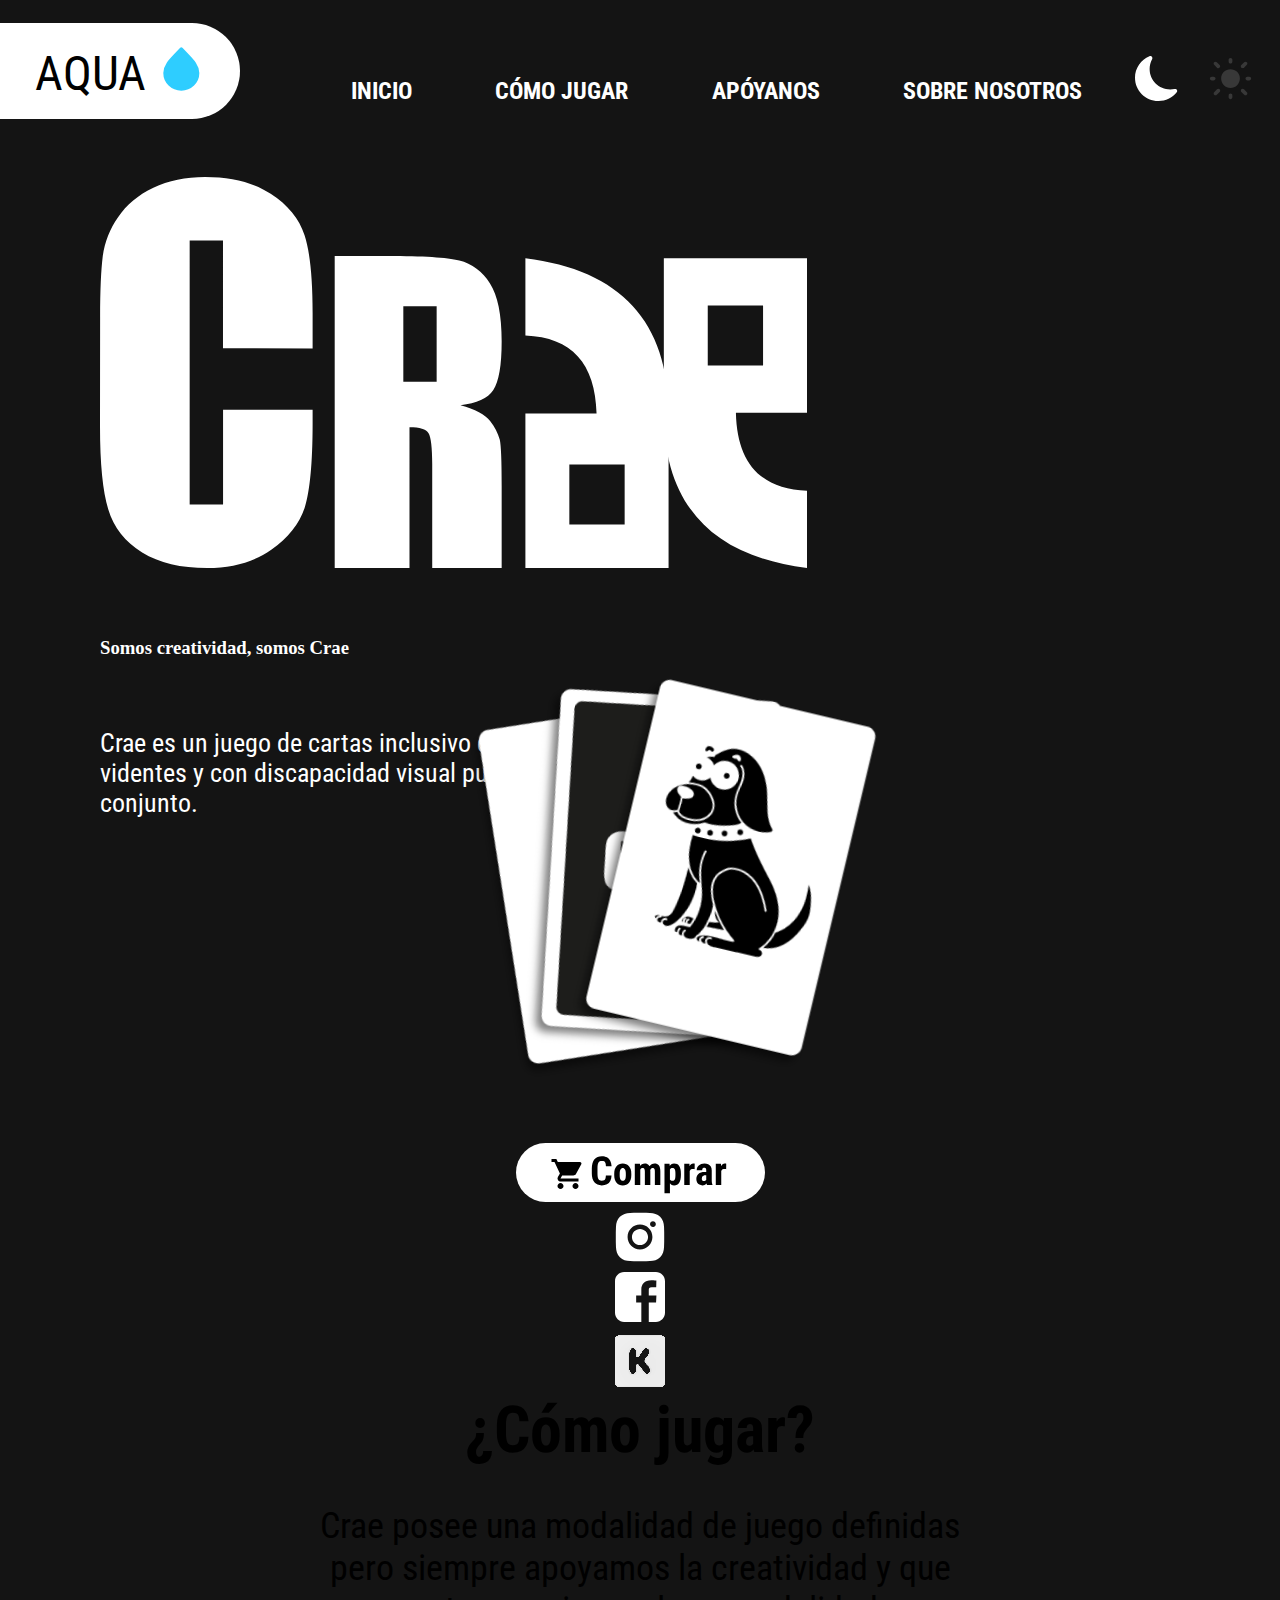
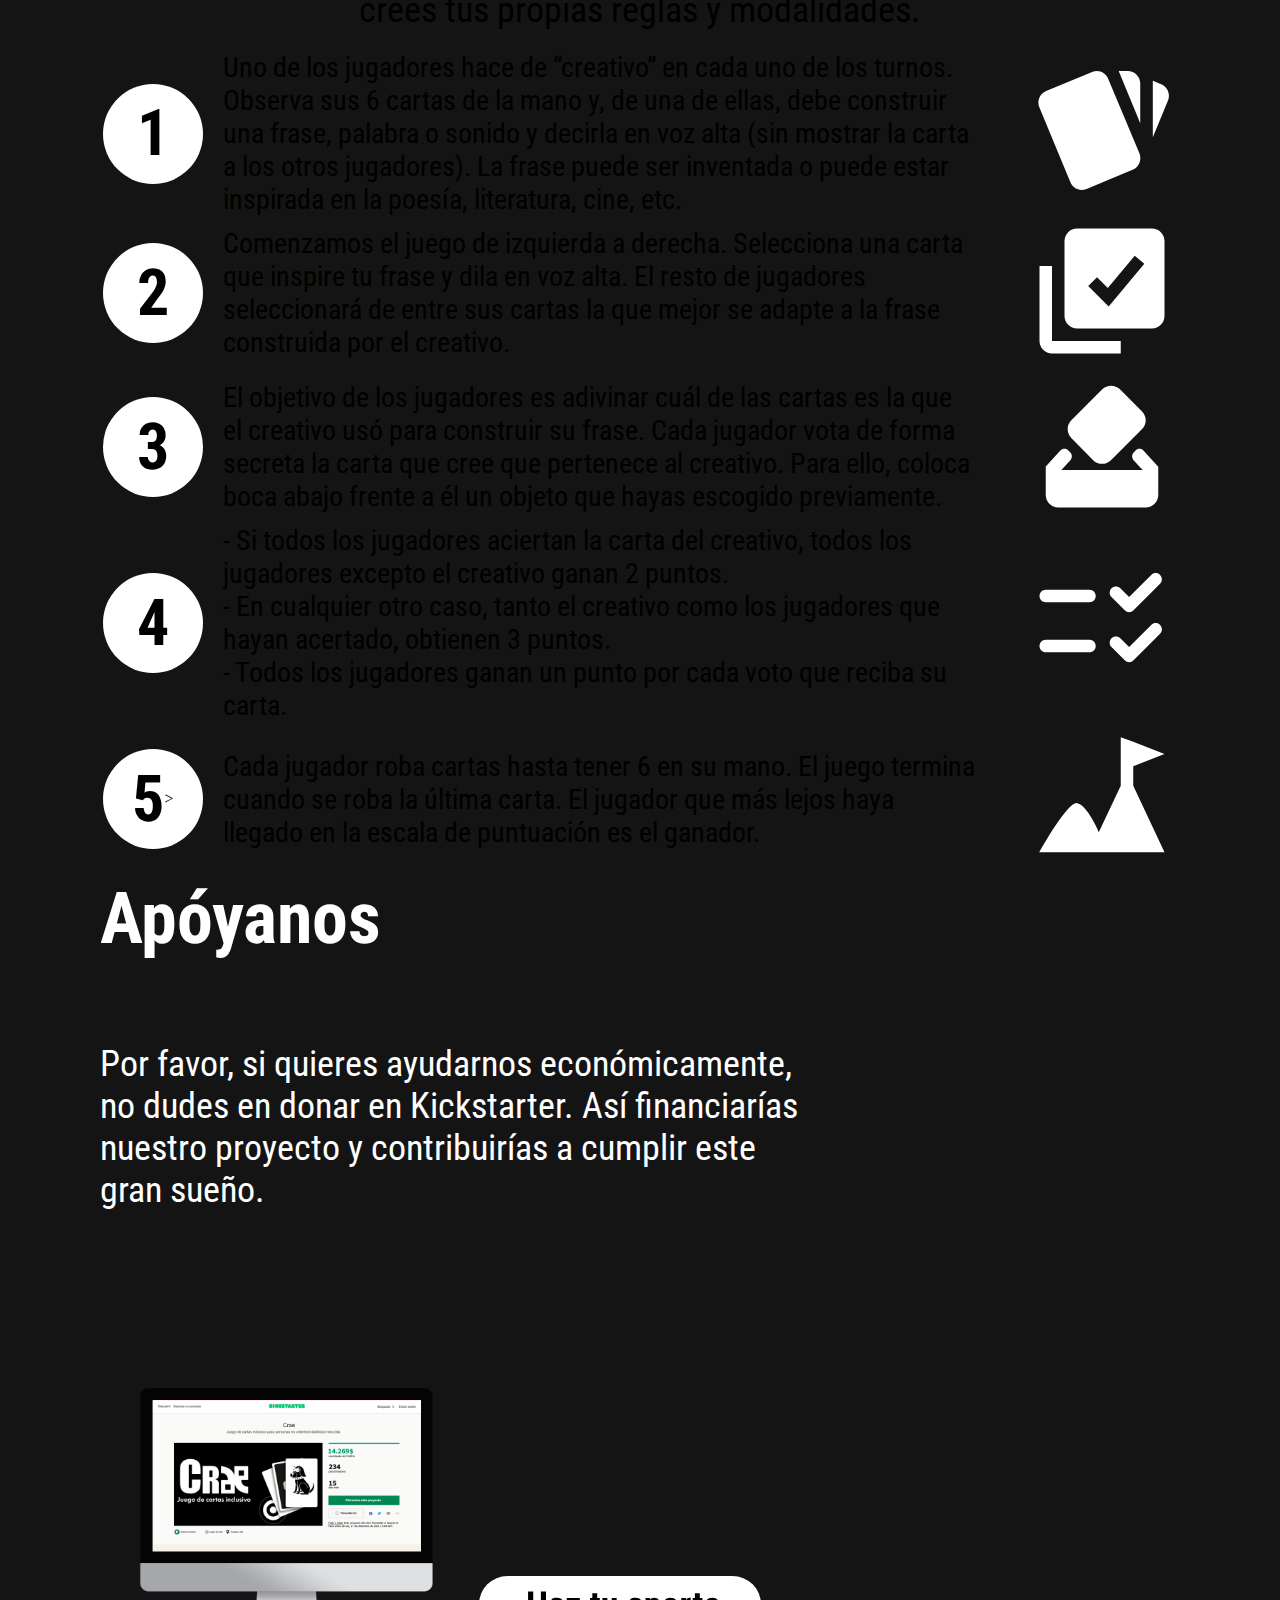
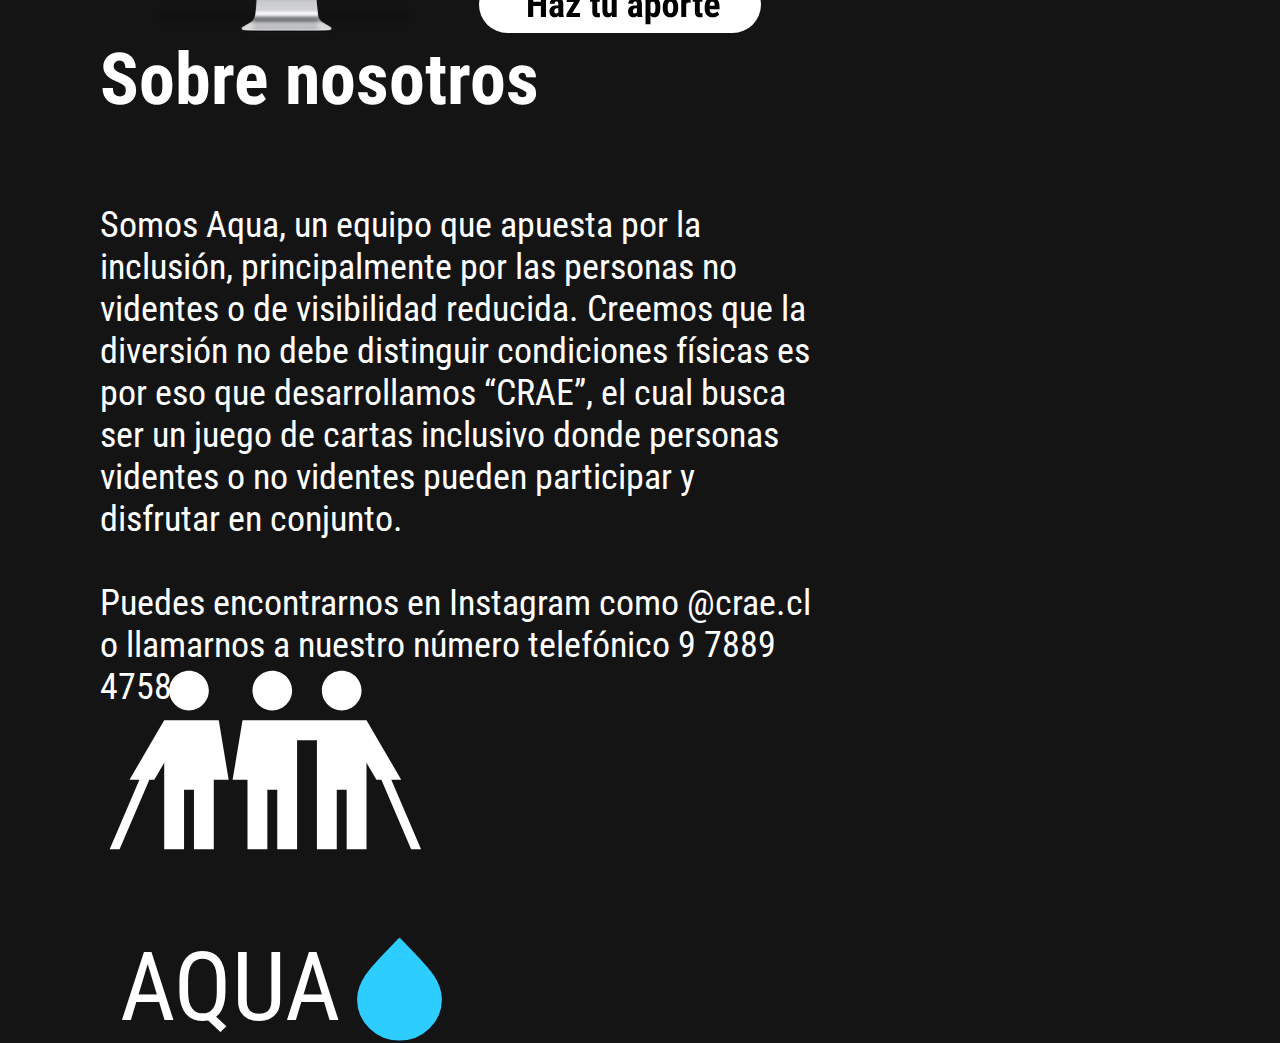
==== commit 045458e9: "feat: :white_check_mark: Finish page" ====
--- a/index.html
+++ b/index.html
@@ -15,9 +15,9 @@
             </article>
             <nav class="container_menu">
                 <a href="#inicio">INICIO</a>
-                <a href="#como-jugar">CÓMO JUGAR</a>
-                <a href="#apoyanos">APÓYANOS</a>
-                <a href="#sobre-nosotros">SOBRE NOSOTROS</a>
+                <a href="#container_comojugar">CÓMO JUGAR</a>
+                <a href="#container_apoyanos">APÓYANOS</a>
+                <a href="#container_sobrenosotros">SOBRE NOSOTROS</a>
             </nav>
             <article class="container_mood ">
                 <img src="section_inicio/storade/img/icon_moon.svg" alt="Modo oscuro">
@@ -28,10 +28,10 @@
     
     <main>
         <!-- Sección Inicio -->
-        <section class="container_inicio ">
+        <section id="container_inicio">
             <article class="container_text ">
                 <img src="section_inicio/storade/img/text_main.svg" alt="Texto principal">
-                <p>Somos creatividad, somos Crae</p>
+                <h3>Somos creatividad, somos Crae</h3>
                 <p>Crae es un juego de cartas inclusivo donde personas videntes, no videntes y con discapacidad visual pueden participar y disfrutar en conjunto.</p>
             </article>
             <article class="container_img_inicio">
@@ -46,7 +46,7 @@
         </section>
         
         <!-- Sección Cómo Jugar -->
-        <section class="container_comojugar">
+        <section id="container_comojugar">
             <article class="container_title">
                 <h1>¿Cómo jugar?</h1>
                 <p>Crae posee una modalidad de juego definidas pero siempre apoyamos la creatividad y que crees tus propias reglas y modalidades.</p>
@@ -118,20 +118,20 @@
         </section>
         
         <!-- Sección Apóyanos -->
-        <section class="container_apoyanos">
+        <section id="container_apoyanos">
             <article class="container_text">
                 <p>Apóyanos</p>
                 <p>Por favor, si quieres ayudarnos económicamente, no dudes en donar en Kickstarter.
                     Así financiarías nuestro proyecto y contribuirías a cumplir este gran sueño.</p>
             </article>
-            <article class="container_img">
+            <article class="container_img_apoyanos">
                 <img src="section_apoyanos/storade/img/img_computer.svg">
                 <a href="#"><img src="section_apoyanos/storade/img/button_haztuaporte.svg"></a>
             </article>
         </section>
         
         <!-- Sección Sobre Nosotros -->
-        <section class="container_sobrenosotros">
+        <section id="container_sobrenosotros">
             <article class="container_text">
                 <p>Sobre nosotros</p>
                 <p>Somos Aqua, un equipo que apuesta por la inclusión, principalmente por las personas no videntes o de visibilidad reducida.
